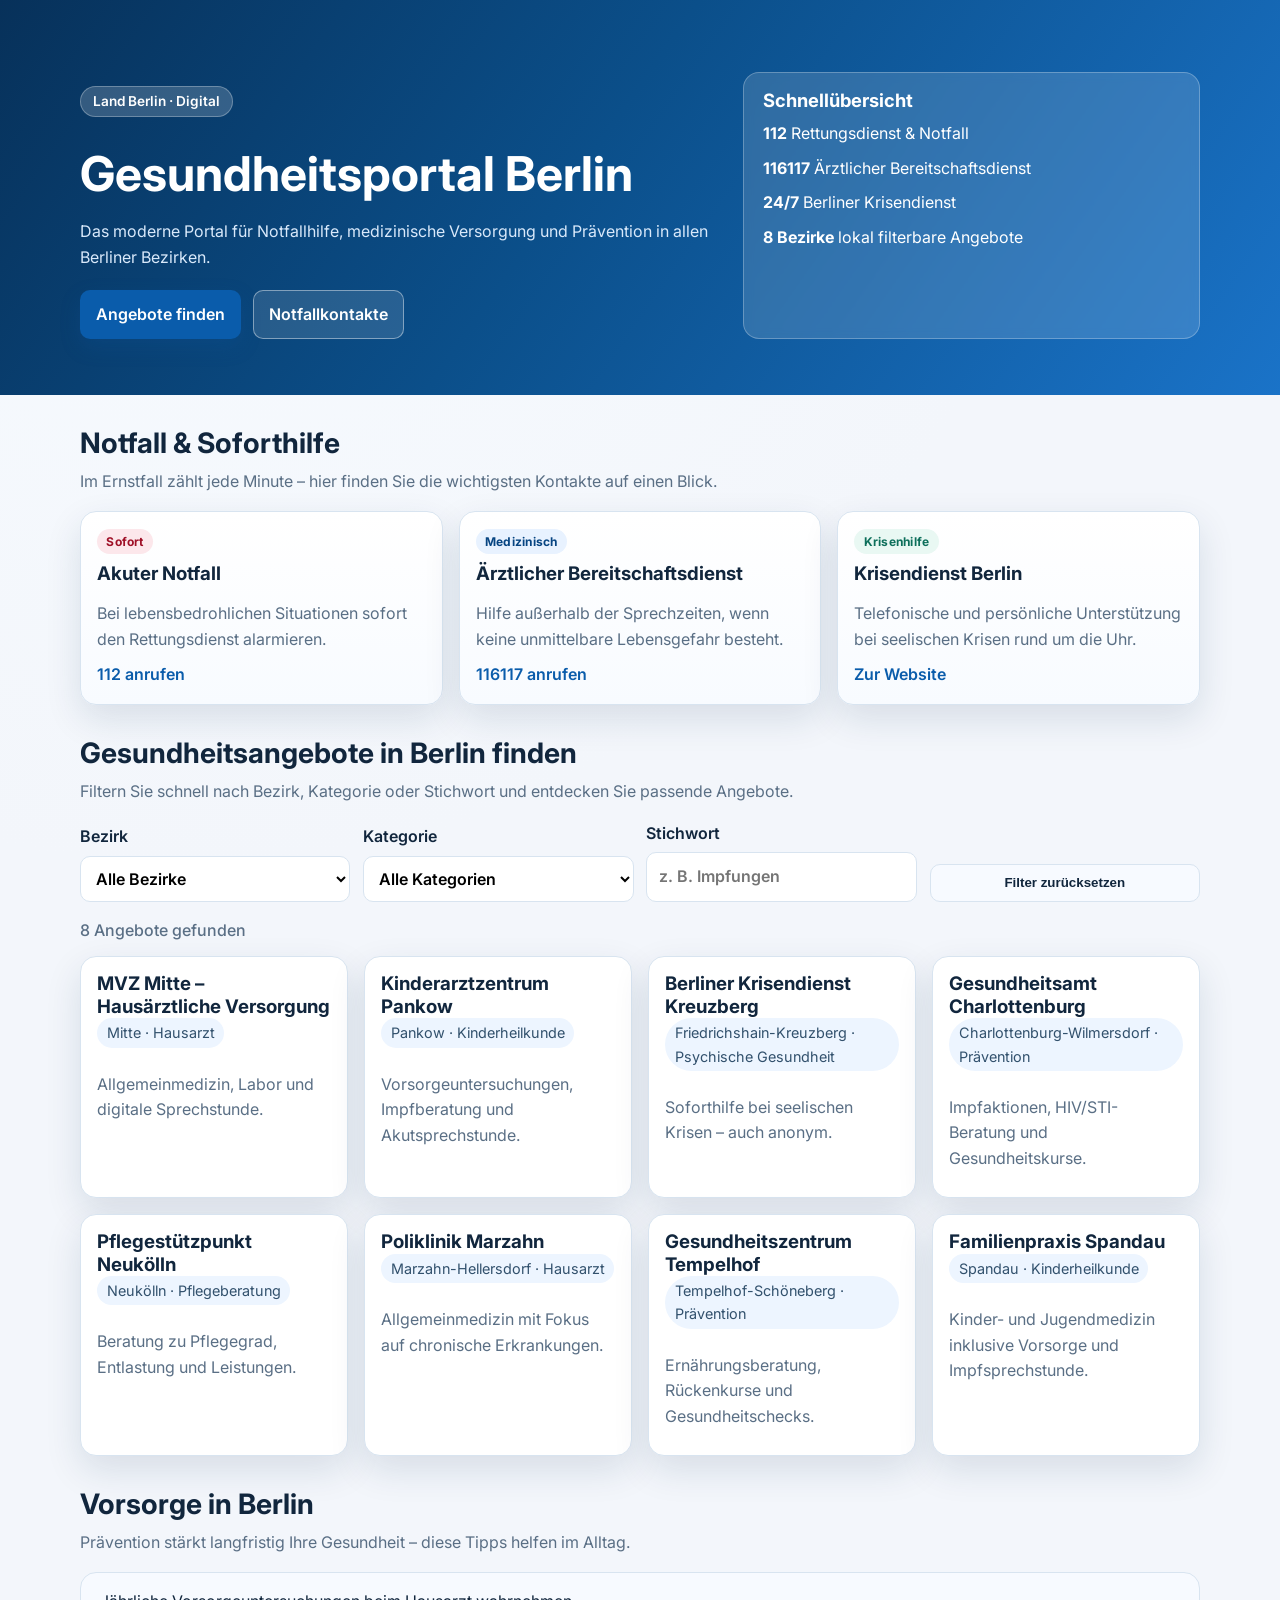
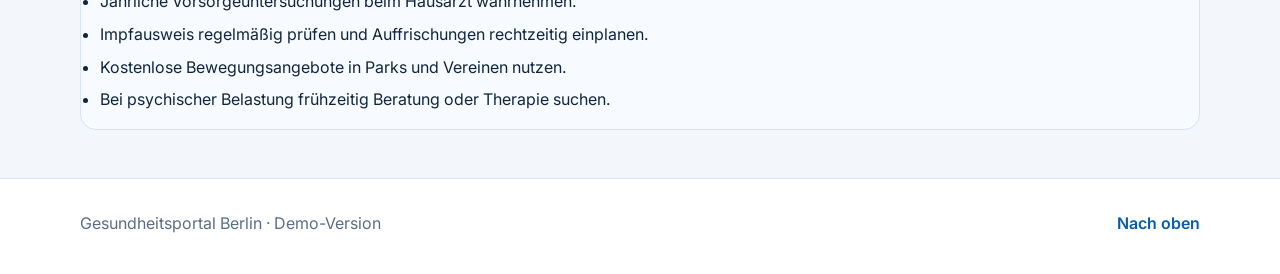
==== index.html @ d67c9afe "Behebe Not-Found-Probleme bei Navigation und Bezirksanzeige" ====
<!doctype html>
<html lang="de">
  <head>
    <meta charset="UTF-8" />
    <meta name="viewport" content="width=device-width, initial-scale=1.0" />
    <meta
      name="description"
      content="Modernes Gesundheitsportal für Berlin mit Notfallnummern, Anlaufstellen und smarten Filtern nach Bezirk und Kategorie."
    />
    <title>Gesundheitsportal Berlin</title>
    <link rel="preconnect" href="https://fonts.googleapis.com" />
    <link rel="preconnect" href="https://fonts.gstatic.com" crossorigin />
    <link
      href="https://fonts.googleapis.com/css2?family=Inter:wght@400;500;600;700;800&display=swap"
      rel="stylesheet"
    />
    <link rel="stylesheet" href="styles.css" />
  </head>
  <body id="top">
    <header class="hero">
      <div class="container hero-grid">
        <div>
          <p class="badge">Land Berlin · Digital</p>
          <h1>Gesundheitsportal Berlin</h1>
          <p class="lead">
            Das moderne Portal für Notfallhilfe, medizinische Versorgung und Prävention in allen
            Berliner Bezirken.
          </p>
          <div class="hero-actions">
            <a href="#angebote" class="button button-primary">Angebote finden</a>
            <a href="#notfall" class="button button-secondary">Notfallkontakte</a>
          </div>
        </div>

        <aside class="hero-panel" aria-label="Schnellübersicht">
          <h2>Schnellübersicht</h2>
          <ul>
            <li><strong>112</strong> Rettungsdienst & Notfall</li>
            <li><strong>116117</strong> Ärztlicher Bereitschaftsdienst</li>
            <li><strong>24/7</strong> Berliner Krisendienst</li>
            <li><strong id="district-count">0 Bezirke</strong> lokal filterbare Angebote</li>
          </ul>
        </aside>
      </div>
    </header>

    <main class="container">
      <section id="notfall" aria-labelledby="notfall-title" class="section">
        <div class="section-head">
          <h2 id="notfall-title">Notfall & Soforthilfe</h2>
          <p>Im Ernstfall zählt jede Minute – hier finden Sie die wichtigsten Kontakte auf einen Blick.</p>
        </div>

        <div class="cards grid-3">
          <article class="card emergency-card">
            <span class="pill danger">Sofort</span>
            <h3>Akuter Notfall</h3>
            <p>Bei lebensbedrohlichen Situationen sofort den Rettungsdienst alarmieren.</p>
            <a href="tel:112" class="cta">112 anrufen</a>
          </article>

          <article class="card emergency-card">
            <span class="pill info">Medizinisch</span>
            <h3>Ärztlicher Bereitschaftsdienst</h3>
            <p>Hilfe außerhalb der Sprechzeiten, wenn keine unmittelbare Lebensgefahr besteht.</p>
            <a href="tel:116117" class="cta">116117 anrufen</a>
          </article>

          <article class="card emergency-card">
            <span class="pill support">Krisenhilfe</span>
            <h3>Krisendienst Berlin</h3>
            <p>Telefonische und persönliche Unterstützung bei seelischen Krisen rund um die Uhr.</p>
            <a href="https://www.berliner-krisendienst.de" target="_blank" rel="noreferrer"
              >Zur Website</a
            >
          </article>
        </div>
      </section>

      <section id="angebote" aria-labelledby="angebote-title" class="section">
        <div class="section-head">
          <h2 id="angebote-title">Gesundheitsangebote in Berlin finden</h2>
          <p>Filtern Sie schnell nach Bezirk, Kategorie oder Stichwort und entdecken Sie passende Angebote.</p>
        </div>

        <form id="filter-form" class="filters" aria-label="Filter für Gesundheitsangebote">
          <label>
            Bezirk
            <select id="district-filter" name="district">
              <option value="alle">Alle Bezirke</option>
            </select>
          </label>

          <label>
            Kategorie
            <select id="category-filter" name="category">
              <option value="alle">Alle Kategorien</option>
              <option value="Hausarzt">Hausarzt</option>
              <option value="Kinderheilkunde">Kinderheilkunde</option>
              <option value="Psychische Gesundheit">Psychische Gesundheit</option>
              <option value="Prävention">Prävention</option>
              <option value="Pflegeberatung">Pflegeberatung</option>
            </select>
          </label>

          <label>
            Stichwort
            <input id="search-filter" name="search" type="search" placeholder="z. B. Impfungen" />
          </label>

          <button id="reset-filters" type="button" class="button button-tertiary">Filter zurücksetzen</button>
        </form>

        <p id="result-count" class="result-count" aria-live="polite"></p>
        <div id="results" class="cards grid-2" aria-live="polite"></div>
        <p id="empty-state" class="empty hidden">Keine Angebote für diese Filterkombination gefunden.</p>
      </section>

      <section aria-labelledby="vorsorge-title" class="section">
        <div class="section-head">
          <h2 id="vorsorge-title">Vorsorge in Berlin</h2>
          <p>Prävention stärkt langfristig Ihre Gesundheit – diese Tipps helfen im Alltag.</p>
        </div>
        <ul class="tips">
          <li>Jährliche Vorsorgeuntersuchungen beim Hausarzt wahrnehmen.</li>
          <li>Impfausweis regelmäßig prüfen und Auffrischungen rechtzeitig einplanen.</li>
          <li>Kostenlose Bewegungsangebote in Parks und Vereinen nutzen.</li>
          <li>Bei psychischer Belastung frühzeitig Beratung oder Therapie suchen.</li>
        </ul>
      </section>
    </main>

    <footer>
      <div class="container footer-content">
        <p>Gesundheitsportal Berlin · Demo-Version</p>
        <a href="#top">Nach oben</a>
      </div>
    </footer>

    <script src="app.js"></script>
  </body>
</html>
---- styles.css ----
:root {
  color-scheme: light;
  --bg: #f3f6fb;
  --surface: #ffffff;
  --surface-muted: #f7faff;
  --text: #11263d;
  --muted: #5a6f85;
  --brand: #0a5cab;
  --brand-strong: #084a89;
  --border: #d8e4f0;
  --danger: #d7263d;
  --success: #14866d;
  --shadow: 0 14px 36px rgba(13, 47, 82, 0.12);
}

* {
  box-sizing: border-box;
}

html,
body {
  margin: 0;
  padding: 0;
}

body {
  font-family: Inter, system-ui, -apple-system, Segoe UI, Roboto, Helvetica, Arial, sans-serif;
  background: radial-gradient(circle at 15% 0%, #f7fbff, #f3f6fb 40%);
  color: var(--text);
  line-height: 1.6;
}

.container {
  width: min(1120px, 92vw);
  margin: 0 auto;
}

.hero {
  background: linear-gradient(125deg, #07315a 0%, #0b4f8a 45%, #1a73c8 100%);
  color: #fff;
  padding: 4.5rem 0 3.5rem;
}

.hero-grid {
  display: grid;
  grid-template-columns: 1.4fr 1fr;
  gap: 1.4rem;
  align-items: stretch;
}

.badge {
  display: inline-flex;
  align-items: center;
  gap: 0.3rem;
  padding: 0.25rem 0.75rem;
  border-radius: 999px;
  background: rgba(255, 255, 255, 0.18);
  border: 1px solid rgba(255, 255, 255, 0.28);
  font-size: 0.85rem;
  font-weight: 600;
}

h1,
h2,
h3 {
  line-height: 1.2;
  margin: 0;
}

h1 {
  margin-top: 0.9rem;
  font-size: clamp(1.9rem, 4vw, 3rem);
}

h2 {
  font-size: clamp(1.35rem, 2.2vw, 1.85rem);
}

.lead {
  margin: 1rem 0 0;
  max-width: 65ch;
  color: #d9e9fb;
}

.hero-actions {
  display: flex;
  flex-wrap: wrap;
  gap: 0.7rem;
  margin-top: 1.25rem;
}

.hero-panel {
  background: rgba(255, 255, 255, 0.14);
  border: 1px solid rgba(255, 255, 255, 0.26);
  border-radius: 16px;
  backdrop-filter: blur(5px);
  padding: 1rem 1.2rem;
}

.hero-panel h2 {
  font-size: 1.15rem;
  margin-bottom: 0.65rem;
}

.hero-panel ul {
  list-style: none;
  padding: 0;
  margin: 0;
  display: grid;
  gap: 0.55rem;
}

.hero-panel strong {
  color: #ffffff;
}

main {
  margin: 1.3rem auto 0;
}

.section {
  margin-top: 2rem;
}

.section-head {
  margin-bottom: 1rem;
}

.section-head p {
  margin: 0.55rem 0 0;
  color: var(--muted);
}

.grid-2,
.grid-3 {
  display: grid;
  gap: 1rem;
}

.grid-2 {
  grid-template-columns: repeat(auto-fit, minmax(260px, 1fr));
}

.grid-3 {
  grid-template-columns: repeat(auto-fit, minmax(230px, 1fr));
}

.card {
  background: var(--surface);
  border: 1px solid var(--border);
  border-radius: 16px;
  padding: 1rem;
  box-shadow: var(--shadow);
}

.emergency-card {
  background: linear-gradient(180deg, #fff, #f8fbff);
}

.card p {
  color: var(--muted);
  margin-bottom: 0.6rem;
}

.card .meta {
  display: inline-flex;
  margin-bottom: 0.5rem;
  font-size: 0.9rem;
  color: #32516d;
  background: #edf5ff;
  border-radius: 999px;
  padding: 0.2rem 0.6rem;
}

.pill {
  display: inline-flex;
  border-radius: 999px;
  font-size: 0.75rem;
  font-weight: 700;
  padding: 0.18rem 0.58rem;
  margin-bottom: 0.55rem;
  letter-spacing: 0.02em;
}

.pill.danger {
  background: #fce7eb;
  color: #9f1027;
}

.pill.info {
  background: #e8f2ff;
  color: #074582;
}

.pill.support {
  background: #e9f8f3;
  color: #0d6f5b;
}

.filters {
  display: grid;
  grid-template-columns: repeat(4, minmax(180px, 1fr));
  gap: 0.8rem;
  margin: 1rem 0;
  align-items: end;
}

label {
  display: grid;
  gap: 0.35rem;
  font-weight: 600;
}

select,
input {
  width: 100%;
  padding: 0.7rem;
  border: 1px solid var(--border);
  border-radius: 10px;
  background: #fff;
  font: inherit;
}

input:focus,
select:focus,
.button:focus-visible,
a:focus-visible {
  outline: 2px solid #7ab6ff;
  outline-offset: 2px;
}

.button {
  border: 1px solid transparent;
  border-radius: 10px;
  padding: 0.66rem 0.95rem;
  font-weight: 600;
  text-decoration: none;
  cursor: pointer;
  transition: transform 0.15s ease, box-shadow 0.2s ease, background-color 0.2s ease;
}

.button:hover {
  transform: translateY(-1px);
}

.button-primary {
  color: #fff;
  background: var(--brand);
  box-shadow: 0 8px 20px rgba(13, 84, 155, 0.24);
}

.button-primary:hover {
  background: var(--brand-strong);
}

.button-secondary {
  color: #fff;
  border-color: rgba(255, 255, 255, 0.42);
  background: rgba(255, 255, 255, 0.12);
}

.button-tertiary {
  background: var(--surface-muted);
  border-color: var(--border);
  color: var(--text);
}

.cta,
a {
  color: var(--brand);
  font-weight: 600;
  text-decoration: none;
}

.cta:hover,
a:hover {
  text-decoration: underline;
}

.result-count {
  margin: 0 0 0.8rem;
  color: var(--muted);
  font-weight: 500;
}

.tips {
  margin: 0;
  display: grid;
  gap: 0.45rem;
  background: var(--surface-muted);
  border: 1px solid var(--border);
  border-radius: 16px;
  padding: 1rem 1.2rem;
}

.empty {
  text-align: center;
  color: var(--muted);
  padding: 1.3rem;
}

.hidden {
  display: none;
}

footer {
  margin-top: 3rem;
  padding: 1rem 0 1.35rem;
  border-top: 1px solid var(--border);
  color: var(--muted);
  background: #fff;
}

.footer-content {
  display: flex;
  justify-content: space-between;
  gap: 1rem;
  align-items: center;
  flex-wrap: wrap;
}

@media (max-width: 900px) {
  .hero {
    padding-top: 3.8rem;
  }

  .hero-grid {
    grid-template-columns: 1fr;
  }

  .filters {
    grid-template-columns: 1fr 1fr;
  }
}

@media (max-width: 620px) {
  body {
    font-size: 15px;
  }

  .hero-actions {
    flex-direction: column;
  }

  .button {
    text-align: center;
  }

  .filters {
    grid-template-columns: 1fr;
  }

  .card {
    padding: 0.9rem;
  }
}
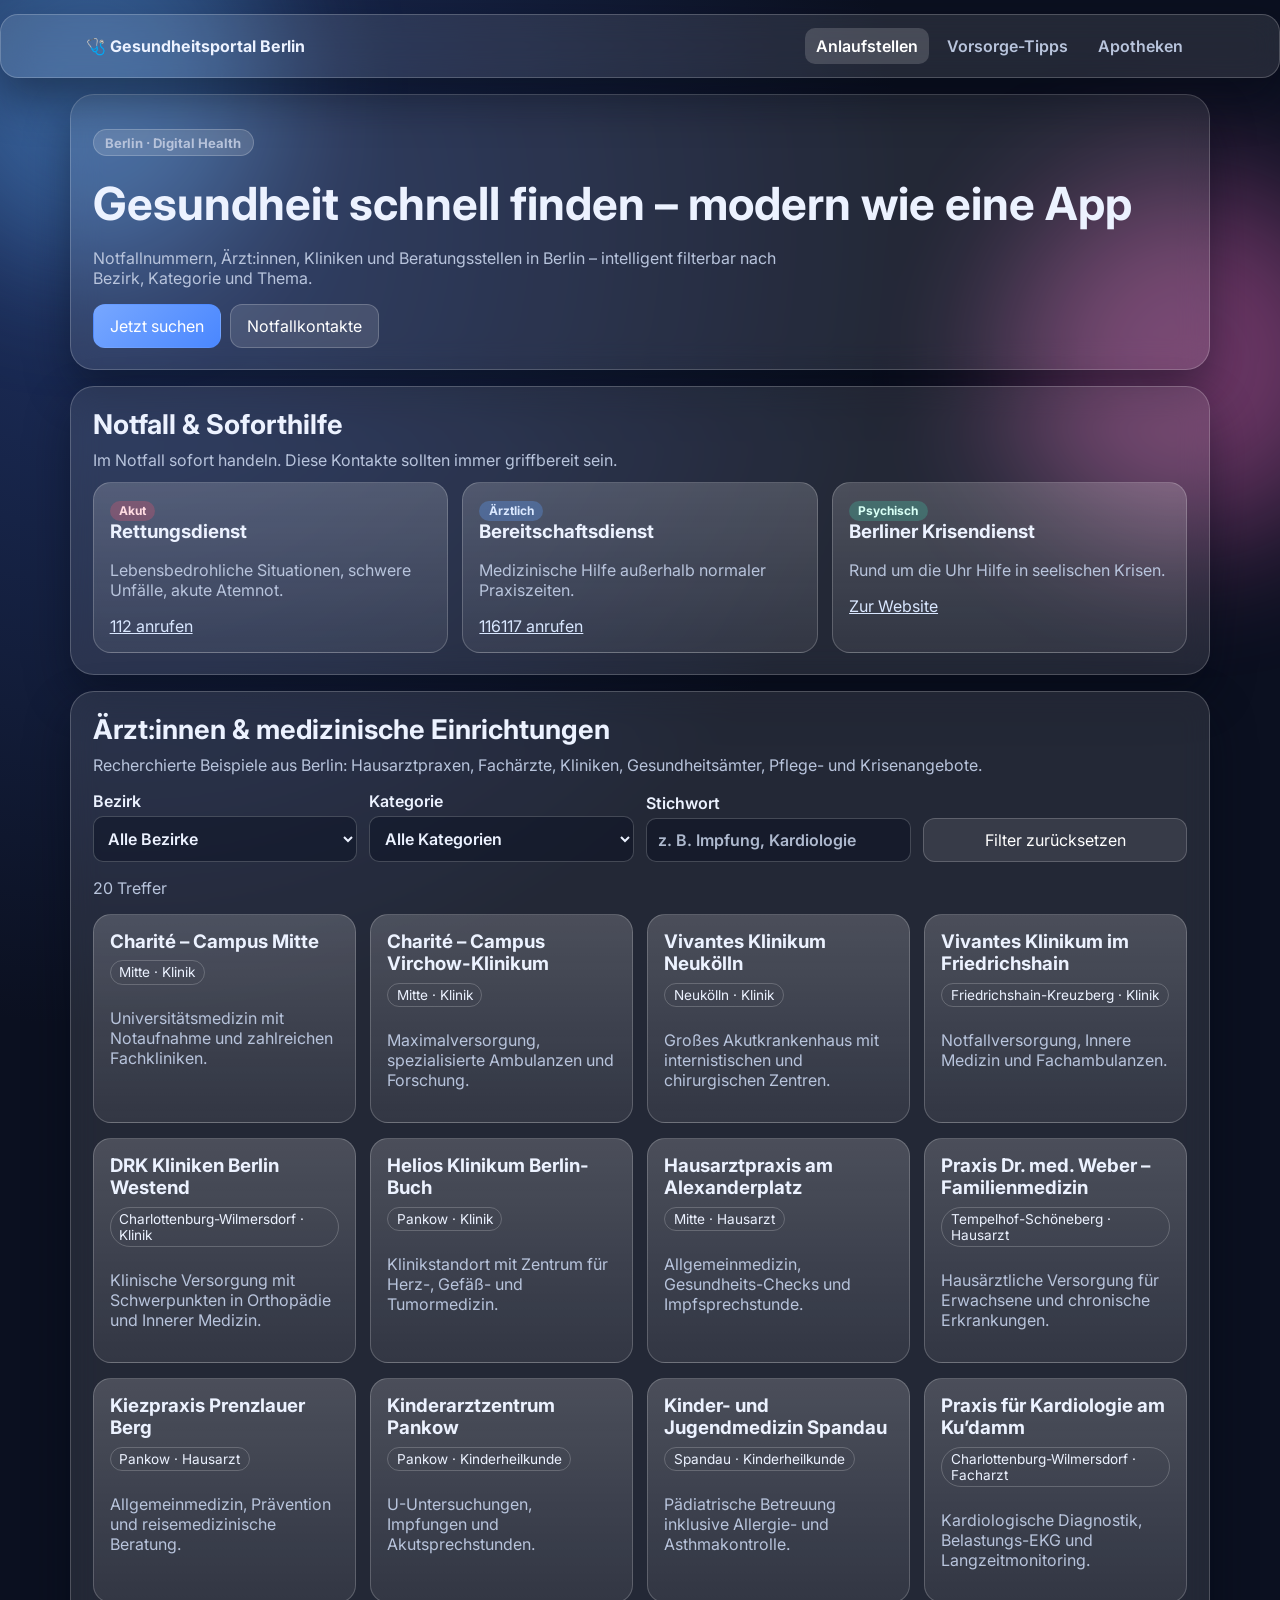
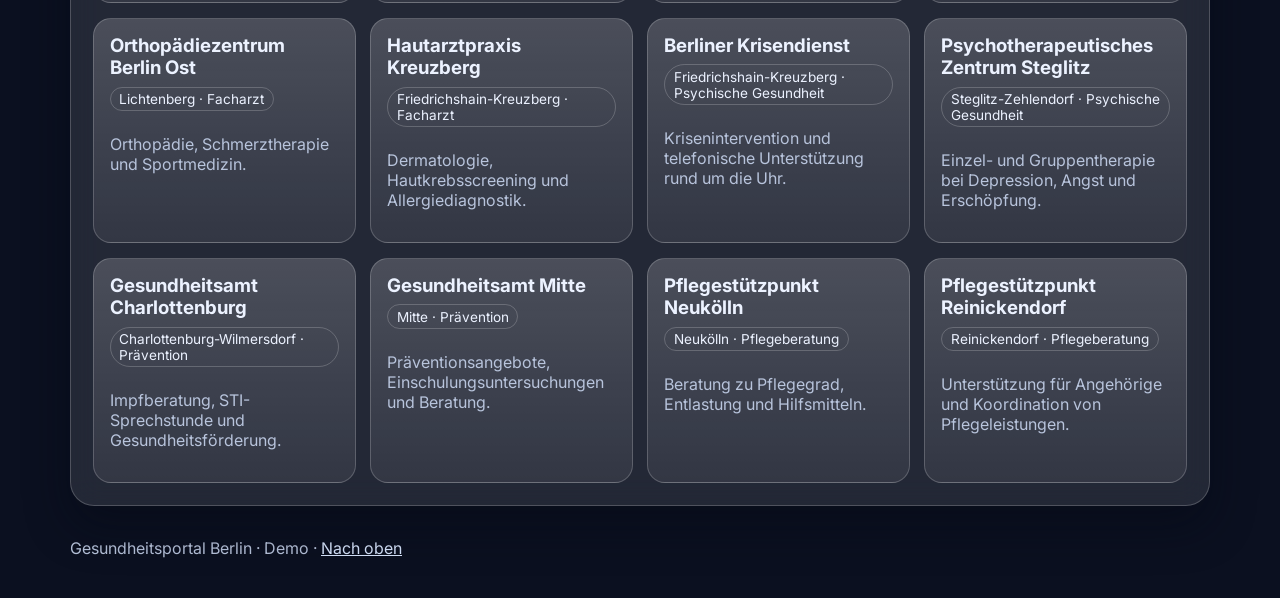
==== commit 7adf6bc1: "Erweitere Portal um Glasmorph-Design, mehr Einrichtungen und Unterseiten" ====
--- a/index.html
+++ b/index.html
@@ -5,7 +5,7 @@
     <meta name="viewport" content="width=device-width, initial-scale=1.0" />
     <meta
       name="description"
-      content="Modernes Gesundheitsportal für Berlin mit Notfallnummern, Anlaufstellen und smarten Filtern nach Bezirk und Kategorie."
+      content="App-ähnliches Gesundheitsportal für Berlin mit Notfallhilfe, Arzt-/Einrichtungssuche, Apotheken und Vorsorgetipps."
     />
     <title>Gesundheitsportal Berlin</title>
     <link rel="preconnect" href="https://fonts.googleapis.com" />
@@ -17,70 +17,68 @@
     <link rel="stylesheet" href="styles.css" />
   </head>
   <body id="top">
-    <header class="hero">
-      <div class="container hero-grid">
-        <div>
-          <p class="badge">Land Berlin · Digital</p>
-          <h1>Gesundheitsportal Berlin</h1>
-          <p class="lead">
-            Das moderne Portal für Notfallhilfe, medizinische Versorgung und Prävention in allen
-            Berliner Bezirken.
-          </p>
-          <div class="hero-actions">
-            <a href="#angebote" class="button button-primary">Angebote finden</a>
-            <a href="#notfall" class="button button-secondary">Notfallkontakte</a>
-          </div>
-        </div>
+    <div class="bg-blur bg-blur-1"></div>
+    <div class="bg-blur bg-blur-2"></div>
 
-        <aside class="hero-panel" aria-label="Schnellübersicht">
-          <h2>Schnellübersicht</h2>
-          <ul>
-            <li><strong>112</strong> Rettungsdienst & Notfall</li>
-            <li><strong>116117</strong> Ärztlicher Bereitschaftsdienst</li>
-            <li><strong>24/7</strong> Berliner Krisendienst</li>
-            <li><strong id="district-count">0 Bezirke</strong> lokal filterbare Angebote</li>
-          </ul>
-        </aside>
+    <header class="app-shell glass">
+      <div class="container topbar">
+        <a class="brand" href="index.html">🩺 Gesundheitsportal Berlin</a>
+        <nav class="nav-links" aria-label="Hauptnavigation">
+          <a class="active" href="index.html">Anlaufstellen</a>
+          <a href="tipps.html">Vorsorge-Tipps</a>
+          <a href="apotheken.html">Apotheken</a>
+        </nav>
       </div>
     </header>
 
-    <main class="container">
-      <section id="notfall" aria-labelledby="notfall-title" class="section">
+    <main class="container page-stack">
+      <section class="hero glass" aria-labelledby="hero-title">
+        <p class="badge">Berlin · Digital Health</p>
+        <h1 id="hero-title">Gesundheit schnell finden – modern wie eine App</h1>
+        <p class="lead">
+          Notfallnummern, Ärzt:innen, Kliniken und Beratungsstellen in Berlin – intelligent filterbar
+          nach Bezirk, Kategorie und Thema.
+        </p>
+        <div class="hero-actions">
+          <a href="#angebote" class="button button-primary">Jetzt suchen</a>
+          <a href="#notfall" class="button button-secondary">Notfallkontakte</a>
+        </div>
+      </section>
+
+      <section id="notfall" class="glass section" aria-labelledby="notfall-title">
         <div class="section-head">
           <h2 id="notfall-title">Notfall & Soforthilfe</h2>
-          <p>Im Ernstfall zählt jede Minute – hier finden Sie die wichtigsten Kontakte auf einen Blick.</p>
+          <p>Im Notfall sofort handeln. Diese Kontakte sollten immer griffbereit sein.</p>
         </div>
-
         <div class="cards grid-3">
-          <article class="card emergency-card">
-            <span class="pill danger">Sofort</span>
-            <h3>Akuter Notfall</h3>
-            <p>Bei lebensbedrohlichen Situationen sofort den Rettungsdienst alarmieren.</p>
-            <a href="tel:112" class="cta">112 anrufen</a>
+          <article class="card soft-card">
+            <span class="pill danger">Akut</span>
+            <h3>Rettungsdienst</h3>
+            <p>Lebensbedrohliche Situationen, schwere Unfälle, akute Atemnot.</p>
+            <a class="cta" href="tel:112">112 anrufen</a>
           </article>
-
-          <article class="card emergency-card">
-            <span class="pill info">Medizinisch</span>
-            <h3>Ärztlicher Bereitschaftsdienst</h3>
-            <p>Hilfe außerhalb der Sprechzeiten, wenn keine unmittelbare Lebensgefahr besteht.</p>
-            <a href="tel:116117" class="cta">116117 anrufen</a>
+          <article class="card soft-card">
+            <span class="pill info">Ärztlich</span>
+            <h3>Bereitschaftsdienst</h3>
+            <p>Medizinische Hilfe außerhalb normaler Praxiszeiten.</p>
+            <a class="cta" href="tel:116117">116117 anrufen</a>
           </article>
-
-          <article class="card emergency-card">
-            <span class="pill support">Krisenhilfe</span>
-            <h3>Krisendienst Berlin</h3>
-            <p>Telefonische und persönliche Unterstützung bei seelischen Krisen rund um die Uhr.</p>
-            <a href="https://www.berliner-krisendienst.de" target="_blank" rel="noreferrer"
-              >Zur Website</a
-            >
+          <article class="card soft-card">
+            <span class="pill support">Psychisch</span>
+            <h3>Berliner Krisendienst</h3>
+            <p>Rund um die Uhr Hilfe in seelischen Krisen.</p>
+            <a href="https://www.berliner-krisendienst.de" target="_blank" rel="noreferrer">Zur Website</a>
           </article>
         </div>
       </section>
 
-      <section id="angebote" aria-labelledby="angebote-title" class="section">
+      <section id="angebote" class="glass section" aria-labelledby="angebote-title">
         <div class="section-head">
-          <h2 id="angebote-title">Gesundheitsangebote in Berlin finden</h2>
-          <p>Filtern Sie schnell nach Bezirk, Kategorie oder Stichwort und entdecken Sie passende Angebote.</p>
+          <h2 id="angebote-title">Ärzt:innen & medizinische Einrichtungen</h2>
+          <p>
+            Recherchierte Beispiele aus Berlin: Hausarztpraxen, Fachärzte, Kliniken,
+            Gesundheitsämter, Pflege- und Krisenangebote.
+          </p>
         </div>
 
         <form id="filter-form" class="filters" aria-label="Filter für Gesundheitsangebote">
@@ -96,6 +94,8 @@
             <select id="category-filter" name="category">
               <option value="alle">Alle Kategorien</option>
               <option value="Hausarzt">Hausarzt</option>
+              <option value="Facharzt">Facharzt</option>
+              <option value="Klinik">Klinik</option>
               <option value="Kinderheilkunde">Kinderheilkunde</option>
               <option value="Psychische Gesundheit">Psychische Gesundheit</option>
               <option value="Prävention">Prävention</option>
@@ -105,7 +105,7 @@
 
           <label>
             Stichwort
-            <input id="search-filter" name="search" type="search" placeholder="z. B. Impfungen" />
+            <input id="search-filter" name="search" type="search" placeholder="z. B. Impfung, Kardiologie" />
           </label>
 
           <button id="reset-filters" type="button" class="button button-tertiary">Filter zurücksetzen</button>
@@ -113,28 +113,12 @@
 
         <p id="result-count" class="result-count" aria-live="polite"></p>
         <div id="results" class="cards grid-2" aria-live="polite"></div>
-        <p id="empty-state" class="empty hidden">Keine Angebote für diese Filterkombination gefunden.</p>
-      </section>
-
-      <section aria-labelledby="vorsorge-title" class="section">
-        <div class="section-head">
-          <h2 id="vorsorge-title">Vorsorge in Berlin</h2>
-          <p>Prävention stärkt langfristig Ihre Gesundheit – diese Tipps helfen im Alltag.</p>
-        </div>
-        <ul class="tips">
-          <li>Jährliche Vorsorgeuntersuchungen beim Hausarzt wahrnehmen.</li>
-          <li>Impfausweis regelmäßig prüfen und Auffrischungen rechtzeitig einplanen.</li>
-          <li>Kostenlose Bewegungsangebote in Parks und Vereinen nutzen.</li>
-          <li>Bei psychischer Belastung frühzeitig Beratung oder Therapie suchen.</li>
-        </ul>
+        <p id="empty-state" class="empty hidden">Keine Treffer gefunden. Bitte Filter anpassen.</p>
       </section>
     </main>
 
-    <footer>
-      <div class="container footer-content">
-        <p>Gesundheitsportal Berlin · Demo-Version</p>
-        <a href="#top">Nach oben</a>
-      </div>
+    <footer class="container footer">
+      <p>Gesundheitsportal Berlin · Demo · <a href="#top">Nach oben</a></p>
     </footer>
 
     <script src="app.js"></script>
--- a/styles.css
+++ b/styles.css
@@ -1,16 +1,13 @@
 :root {
-  color-scheme: light;
-  --bg: #f3f6fb;
-  --surface: #ffffff;
-  --surface-muted: #f7faff;
-  --text: #11263d;
-  --muted: #5a6f85;
-  --brand: #0a5cab;
-  --brand-strong: #084a89;
-  --border: #d8e4f0;
-  --danger: #d7263d;
-  --success: #14866d;
-  --shadow: 0 14px 36px rgba(13, 47, 82, 0.12);
+  --bg: #0b1020;
+  --bg-2: #101a31;
+  --text: #ecf2ff;
+  --muted: #b8c4dc;
+  --primary: #77a7ff;
+  --primary-strong: #4a87ff;
+  --border: rgba(255, 255, 255, 0.2);
+  --glass: rgba(255, 255, 255, 0.1);
+  --shadow: 0 20px 45px rgba(4, 8, 20, 0.45);
 }
 
 * {
@@ -24,185 +21,255 @@
 }
 
 body {
+  position: relative;
+  min-height: 100vh;
   font-family: Inter, system-ui, -apple-system, Segoe UI, Roboto, Helvetica, Arial, sans-serif;
-  background: radial-gradient(circle at 15% 0%, #f7fbff, #f3f6fb 40%);
   color: var(--text);
-  line-height: 1.6;
+  background: radial-gradient(circle at 8% 10%, #1d2f5e, var(--bg) 35%),
+    radial-gradient(circle at 88% 20%, #3c2d67, transparent 42%),
+    linear-gradient(160deg, var(--bg), var(--bg-2));
+}
+
+.bg-blur {
+  position: fixed;
+  width: 360px;
+  height: 360px;
+  filter: blur(70px);
+  border-radius: 999px;
+  z-index: -1;
+  opacity: 0.4;
+}
+
+.bg-blur-1 {
+  top: -100px;
+  left: -90px;
+  background: #63b3ff;
+}
+
+.bg-blur-2 {
+  right: -90px;
+  top: 180px;
+  background: #ff72cf;
 }
 
 .container {
-  width: min(1120px, 92vw);
+  width: min(1140px, 92vw);
   margin: 0 auto;
 }
 
-.hero {
-  background: linear-gradient(125deg, #07315a 0%, #0b4f8a 45%, #1a73c8 100%);
+.glass {
+  background: var(--glass);
+  border: 1px solid var(--border);
+  backdrop-filter: blur(15px);
+  -webkit-backdrop-filter: blur(15px);
+  box-shadow: var(--shadow);
+}
+
+.app-shell {
+  position: sticky;
+  top: 12px;
+  z-index: 10;
+  margin: 14px auto 0;
+  border-radius: 18px;
+}
+
+.topbar {
+  display: flex;
+  justify-content: space-between;
+  align-items: center;
+  gap: 1rem;
+  padding: 0.8rem 1rem;
+}
+
+.brand {
+  color: var(--text);
+  text-decoration: none;
+  font-weight: 700;
+  letter-spacing: 0.01em;
+}
+
+.nav-links {
+  display: flex;
+  flex-wrap: wrap;
+  gap: 0.45rem;
+}
+
+.nav-links a {
+  color: var(--muted);
+  text-decoration: none;
+  font-weight: 600;
+  padding: 0.5rem 0.7rem;
+  border-radius: 10px;
+}
+
+.nav-links a.active,
+.nav-links a:hover {
   color: #fff;
-  padding: 4.5rem 0 3.5rem;
-}
-
-.hero-grid {
+  background: rgba(255, 255, 255, 0.16);
+}
+
+.page-stack {
   display: grid;
-  grid-template-columns: 1.4fr 1fr;
-  gap: 1.4rem;
-  align-items: stretch;
-}
-
-.badge {
-  display: inline-flex;
-  align-items: center;
-  gap: 0.3rem;
-  padding: 0.25rem 0.75rem;
-  border-radius: 999px;
-  background: rgba(255, 255, 255, 0.18);
-  border: 1px solid rgba(255, 255, 255, 0.28);
-  font-size: 0.85rem;
-  font-weight: 600;
+  gap: 1rem;
+  margin-top: 1rem;
+}
+
+.hero,
+.section {
+  border-radius: 24px;
+  padding: 1.35rem;
 }
 
 h1,
 h2,
 h3 {
+  margin: 0;
   line-height: 1.2;
-  margin: 0;
 }
 
 h1 {
-  margin-top: 0.9rem;
-  font-size: clamp(1.9rem, 4vw, 3rem);
+  margin-top: 0.5rem;
+  font-size: clamp(1.8rem, 4vw, 2.85rem);
 }
 
 h2 {
-  font-size: clamp(1.35rem, 2.2vw, 1.85rem);
+  font-size: clamp(1.2rem, 2.5vw, 1.7rem);
 }
 
 .lead {
-  margin: 1rem 0 0;
-  max-width: 65ch;
-  color: #d9e9fb;
+  color: var(--muted);
+  max-width: 70ch;
+}
+
+.badge {
+  display: inline-flex;
+  font-size: 0.82rem;
+  font-weight: 700;
+  padding: 0.28rem 0.72rem;
+  border: 1px solid var(--border);
+  border-radius: 999px;
+  background: rgba(255, 255, 255, 0.14);
 }
 
 .hero-actions {
   display: flex;
   flex-wrap: wrap;
-  gap: 0.7rem;
-  margin-top: 1.25rem;
-}
-
-.hero-panel {
-  background: rgba(255, 255, 255, 0.14);
-  border: 1px solid rgba(255, 255, 255, 0.26);
-  border-radius: 16px;
-  backdrop-filter: blur(5px);
-  padding: 1rem 1.2rem;
-}
-
-.hero-panel h2 {
-  font-size: 1.15rem;
-  margin-bottom: 0.65rem;
-}
-
-.hero-panel ul {
-  list-style: none;
-  padding: 0;
-  margin: 0;
-  display: grid;
-  gap: 0.55rem;
-}
-
-.hero-panel strong {
-  color: #ffffff;
-}
-
-main {
-  margin: 1.3rem auto 0;
-}
-
-.section {
-  margin-top: 2rem;
-}
-
-.section-head {
-  margin-bottom: 1rem;
+  gap: 0.6rem;
+  margin-top: 1rem;
+}
+
+.button {
+  border-radius: 12px;
+  padding: 0.68rem 1rem;
+  border: 1px solid transparent;
+  text-decoration: none;
+  font-weight: 700;
+  cursor: pointer;
+  font: inherit;
+}
+
+.button-primary {
+  color: #fff;
+  background: linear-gradient(135deg, var(--primary), var(--primary-strong));
+}
+
+.button-secondary {
+  color: #fff;
+  background: rgba(255, 255, 255, 0.12);
+  border-color: var(--border);
+}
+
+.button-tertiary {
+  color: #fff;
+  background: rgba(255, 255, 255, 0.09);
+  border-color: var(--border);
 }
 
 .section-head p {
-  margin: 0.55rem 0 0;
+  margin: 0.5rem 0 0;
   color: var(--muted);
+}
+
+.cards {
+  margin-top: 0.8rem;
 }
 
 .grid-2,
 .grid-3 {
   display: grid;
-  gap: 1rem;
+  gap: 0.9rem;
 }
 
 .grid-2 {
-  grid-template-columns: repeat(auto-fit, minmax(260px, 1fr));
+  grid-template-columns: repeat(auto-fit, minmax(250px, 1fr));
 }
 
 .grid-3 {
-  grid-template-columns: repeat(auto-fit, minmax(230px, 1fr));
+  grid-template-columns: repeat(auto-fit, minmax(220px, 1fr));
 }
 
 .card {
-  background: var(--surface);
-  border: 1px solid var(--border);
-  border-radius: 16px;
+  border-radius: 18px;
   padding: 1rem;
-  box-shadow: var(--shadow);
-}
-
-.emergency-card {
-  background: linear-gradient(180deg, #fff, #f8fbff);
-}
-
-.card p {
+  border: 1px solid var(--border);
+}
+
+.soft-card {
+  background: linear-gradient(180deg, rgba(255, 255, 255, 0.18), rgba(255, 255, 255, 0.07));
+}
+
+.card p,
+.card li,
+.result-count,
+.empty,
+p,
+ul {
   color: var(--muted);
-  margin-bottom: 0.6rem;
-}
-
-.card .meta {
+}
+
+.meta {
   display: inline-flex;
-  margin-bottom: 0.5rem;
-  font-size: 0.9rem;
-  color: #32516d;
-  background: #edf5ff;
+  border: 1px solid var(--border);
   border-radius: 999px;
-  padding: 0.2rem 0.6rem;
+  padding: 0.2rem 0.55rem;
+  margin: 0.45rem 0;
+  font-size: 0.85rem;
 }
 
 .pill {
-  display: inline-flex;
+  display: inline-block;
   border-radius: 999px;
+  font-weight: 700;
   font-size: 0.75rem;
-  font-weight: 700;
   padding: 0.18rem 0.58rem;
-  margin-bottom: 0.55rem;
-  letter-spacing: 0.02em;
 }
 
 .pill.danger {
-  background: #fce7eb;
-  color: #9f1027;
+  background: rgba(255, 83, 114, 0.25);
+  color: #ffdbe2;
 }
 
 .pill.info {
-  background: #e8f2ff;
-  color: #074582;
+  background: rgba(95, 160, 255, 0.3);
+  color: #dbe9ff;
 }
 
 .pill.support {
-  background: #e9f8f3;
-  color: #0d6f5b;
+  background: rgba(62, 212, 176, 0.25);
+  color: #d8fff5;
+}
+
+.cta,
+a {
+  color: #d9e7ff;
 }
 
 .filters {
   display: grid;
-  grid-template-columns: repeat(4, minmax(180px, 1fr));
-  gap: 0.8rem;
-  margin: 1rem 0;
+  gap: 0.75rem;
+  grid-template-columns: repeat(4, minmax(170px, 1fr));
   align-items: end;
+  margin-top: 1rem;
 }
 
 label {
@@ -211,146 +278,55 @@
   font-weight: 600;
 }
 
-select,
-input {
+input,
+select {
   width: 100%;
-  padding: 0.7rem;
-  border: 1px solid var(--border);
+  padding: 0.67rem;
   border-radius: 10px;
-  background: #fff;
+  border: 1px solid var(--border);
+  background: rgba(7, 14, 31, 0.45);
+  color: var(--text);
   font: inherit;
+}
+
+input::placeholder {
+  color: #aeb9ce;
 }
 
 input:focus,
 select:focus,
 .button:focus-visible,
 a:focus-visible {
-  outline: 2px solid #7ab6ff;
+  outline: 2px solid #8fc8ff;
   outline-offset: 2px;
-}
-
-.button {
-  border: 1px solid transparent;
-  border-radius: 10px;
-  padding: 0.66rem 0.95rem;
-  font-weight: 600;
-  text-decoration: none;
-  cursor: pointer;
-  transition: transform 0.15s ease, box-shadow 0.2s ease, background-color 0.2s ease;
-}
-
-.button:hover {
-  transform: translateY(-1px);
-}
-
-.button-primary {
-  color: #fff;
-  background: var(--brand);
-  box-shadow: 0 8px 20px rgba(13, 84, 155, 0.24);
-}
-
-.button-primary:hover {
-  background: var(--brand-strong);
-}
-
-.button-secondary {
-  color: #fff;
-  border-color: rgba(255, 255, 255, 0.42);
-  background: rgba(255, 255, 255, 0.12);
-}
-
-.button-tertiary {
-  background: var(--surface-muted);
-  border-color: var(--border);
-  color: var(--text);
-}
-
-.cta,
-a {
-  color: var(--brand);
-  font-weight: 600;
-  text-decoration: none;
-}
-
-.cta:hover,
-a:hover {
-  text-decoration: underline;
-}
-
-.result-count {
-  margin: 0 0 0.8rem;
-  color: var(--muted);
-  font-weight: 500;
-}
-
-.tips {
-  margin: 0;
-  display: grid;
-  gap: 0.45rem;
-  background: var(--surface-muted);
-  border: 1px solid var(--border);
-  border-radius: 16px;
-  padding: 1rem 1.2rem;
-}
-
-.empty {
-  text-align: center;
-  color: var(--muted);
-  padding: 1.3rem;
 }
 
 .hidden {
   display: none;
 }
 
-footer {
-  margin-top: 3rem;
-  padding: 1rem 0 1.35rem;
-  border-top: 1px solid var(--border);
-  color: var(--muted);
-  background: #fff;
-}
-
-.footer-content {
-  display: flex;
-  justify-content: space-between;
-  gap: 1rem;
-  align-items: center;
-  flex-wrap: wrap;
-}
-
-@media (max-width: 900px) {
-  .hero {
-    padding-top: 3.8rem;
-  }
-
-  .hero-grid {
-    grid-template-columns: 1fr;
-  }
-
+.footer {
+  padding: 1rem 0 1.5rem;
+}
+
+@media (max-width: 920px) {
   .filters {
     grid-template-columns: 1fr 1fr;
   }
 }
 
-@media (max-width: 620px) {
-  body {
-    font-size: 15px;
-  }
-
-  .hero-actions {
+@media (max-width: 640px) {
+  .topbar {
     flex-direction: column;
-  }
-
-  .button {
-    text-align: center;
+    align-items: flex-start;
   }
 
   .filters {
     grid-template-columns: 1fr;
   }
 
-  .card {
-    padding: 0.9rem;
+  .hero,
+  .section {
+    padding: 1rem;
   }
 }
